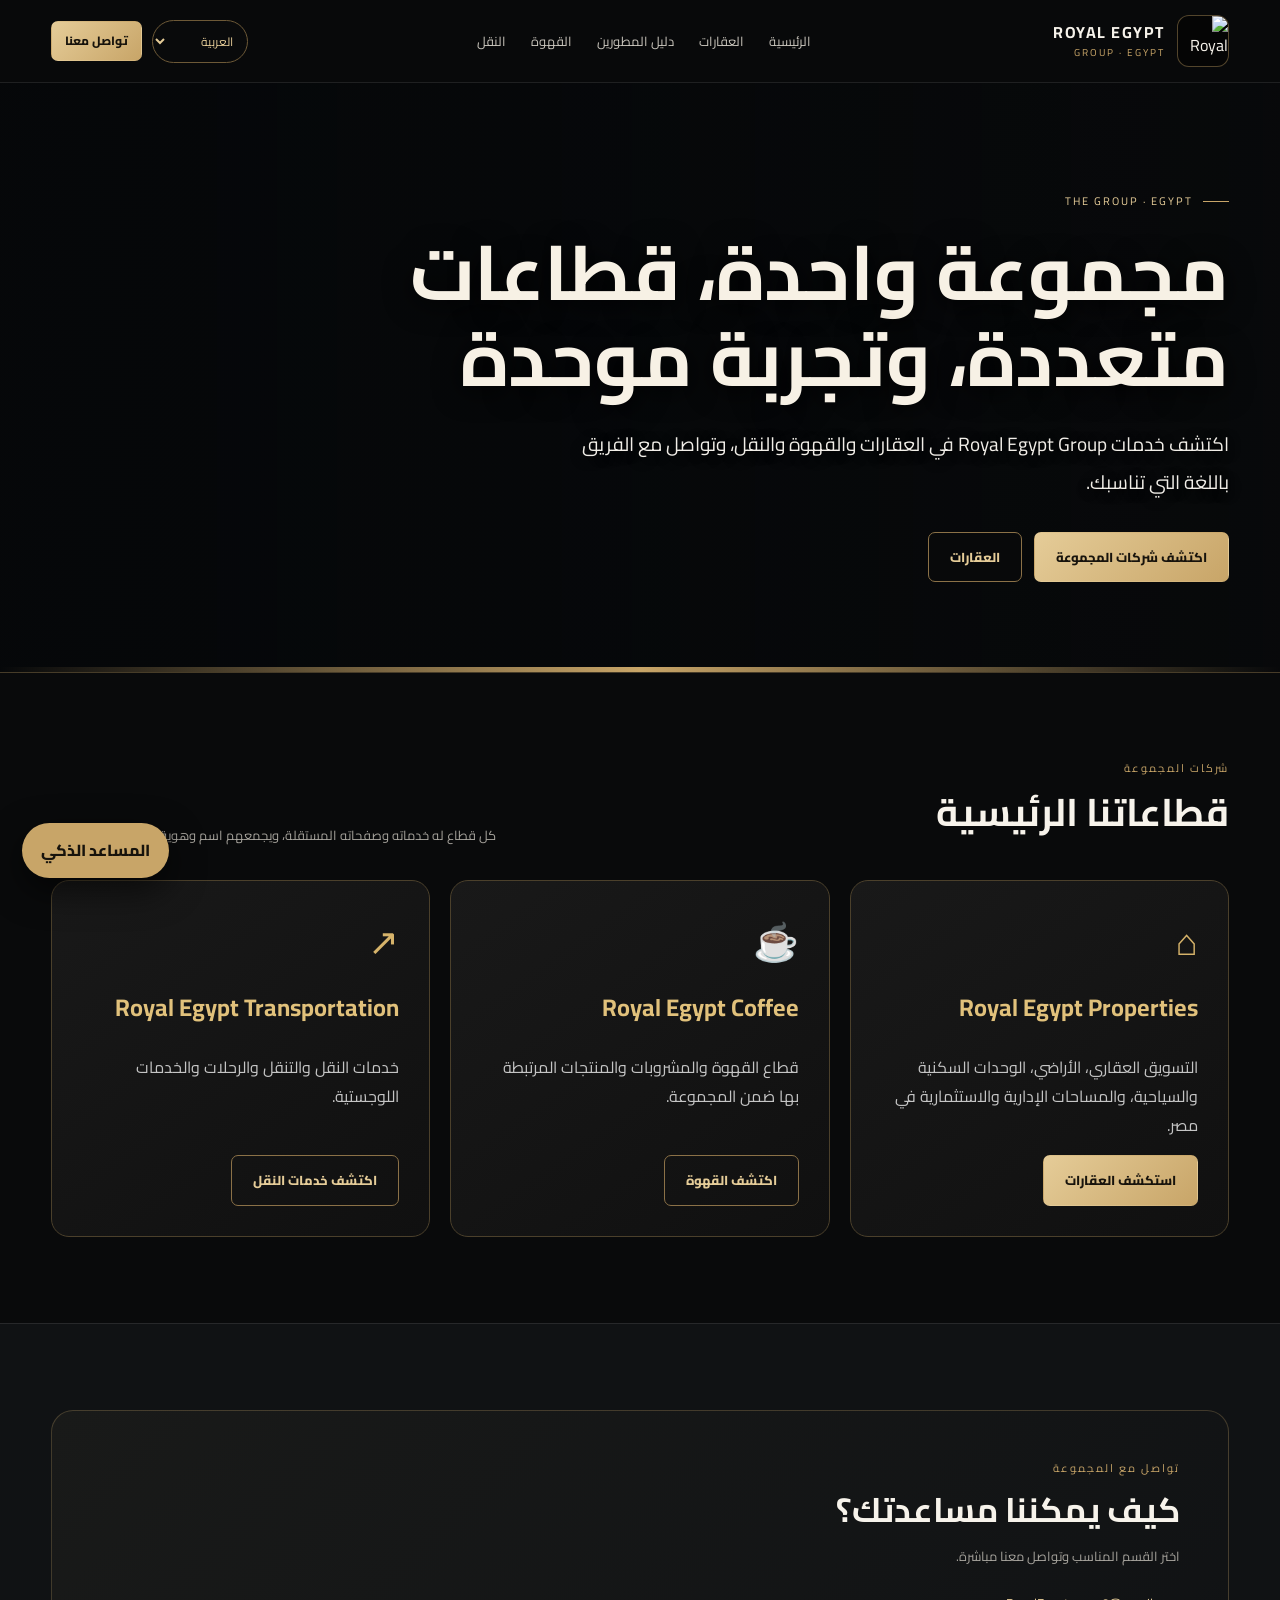
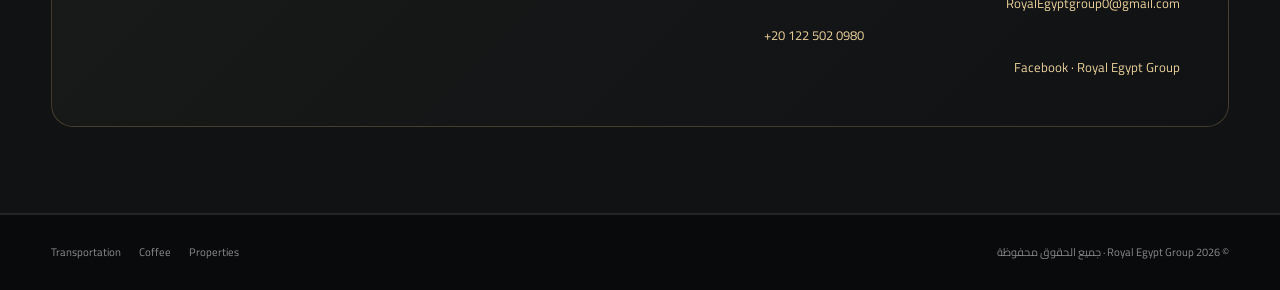
==== index.html @ fae9324f "Merge 72ca02d23bcbec76c633b691ad2e302946480404 into 49359b8c3b48197229670c4a810cd9889787161f" ====
<!doctype html>
<html lang="ar" dir="rtl">
<head>
<meta charset="utf-8"><meta name="viewport" content="width=device-width,initial-scale=1">
<meta name="theme-color" content="#090a0b">
<title>Royal Egypt Group | مجموعة رويال إيجيبت</title>
<meta name="description" content="Royal Egypt Group — Real estate, coffee and transportation services in Egypt.">
<link rel="canonical" href="https://royalegyptgroup.com/">
<meta property="og:type" content="website"><meta property="og:url" content="https://royalegyptgroup.com/">
<meta property="og:title" content="Royal Egypt Group"><meta property="og:description" content="One group. Multiple sectors. One connected experience.">
<meta property="og:image" content="https://images.unsplash.com/photo-1600585154340-be6161a56a0c?auto=format&fit=crop&w=1600&q=85">
<link rel="icon" href="/royal-logo.jpg" type="image/jpeg"><link rel="stylesheet" href="/assets/royal.css">
<style>
.group-hero{position:relative;isolation:isolate;min-height:590px;display:flex;align-items:center;padding:100px 0 90px;text-align:start;background:linear-gradient(90deg,rgba(5,7,9,.92) 0%,rgba(5,7,9,.76) 48%,rgba(5,7,9,.38) 100%),url('https://images.unsplash.com/photo-1600585154340-be6161a56a0c?auto=format&fit=crop&w=2000&q=88') center 54%/cover no-repeat;border-bottom:1px solid #c8a56855}
.group-hero:after{content:"";position:absolute;inset:auto 0 0;height:5px;background:linear-gradient(90deg,transparent,#c8a568,transparent);z-index:-1}
.group-hero .wrap{position:relative;z-index:1;max-width:1200px}
.group-hero .eyebrow{margin-bottom:18px}
.group-hero h1{font-size:clamp(2.7rem,6vw,5.1rem);line-height:1.12;max-width:850px;margin:0;color:#f7f1e5;text-shadow:0 4px 28px #000}
.group-hero p{max-width:680px;margin:24px 0 0;color:#f1eee8;font-size:clamp(1rem,2vw,1.2rem);line-height:2;text-shadow:0 2px 12px #000}
.group-hero .hero-actions{margin-top:30px}
.group-hero .btn-outline{background:#090a0bb8}
.division-grid{display:grid;grid-template-columns:repeat(3,minmax(0,1fr));gap:20px}
.division{padding:30px;border:1px solid #4b402b;border-radius:18px;background:linear-gradient(145deg,#191919,#101010);min-height:245px;display:flex;flex-direction:column}
.division .symbol{font-size:2.3rem;color:#d6b36a}
.division h2{color:#e1c17b;margin:15px 0 8px}
.division p{color:#c5c5c5;line-height:1.8;flex:1}
.division .btn{align-self:flex-start}
@media(max-width:760px){.division-grid{grid-template-columns:1fr}.group-hero{min-height:510px;padding:75px 0;background-position:58% center}.group-hero h1{font-size:clamp(2.3rem,11vw,3.5rem)}}
</style>
</head>
<body>
<header class="site-header"><div class="wrap nav">
<a class="brand" href="/" aria-label="Royal Egypt Group"><img src="/royal-logo.jpg" alt="Royal Egypt Group logo"><span class="brand-copy"><strong>ROYAL EGYPT</strong><small>GROUP · EGYPT</small></span></a>
<nav class="nav-links"><a href="/" data-site-i="home">الرئيسية</a><a href="/properties.html" data-site-i="properties">العقارات</a><a href="/developers.html" data-site-i="developers">دليل المطورين</a><a href="/coffee.html" data-site-i="coffee">القهوة</a><a href="/transportation.html" data-site-i="transport">النقل</a></nav>
<div class="nav-actions"><a class="btn btn-small" href="#contact" data-site-i="contact">تواصل معنا</a><button class="menu-btn" type="button" aria-label="Open menu" aria-expanded="false">☰</button></div>
</div></header>
<main>
<section class="group-hero"><div class="wrap">
<div class="eyebrow" data-site-i="heroEyebrow">THE GROUP · EGYPT</div>
<h1 data-site-i="heroTitle">مجموعة واحدة، قطاعات متعددة، وتجربة موحدة</h1>
<p data-site-i="heroText">اكتشف خدمات Royal Egypt Group في العقارات والقهوة والنقل، وتواصل مع الفريق باللغة التي تناسبك.</p>
<div class="hero-actions"><a class="btn" href="#divisions" data-site-i="heroButton">اكتشف شركات المجموعة</a><a class="btn btn-outline" href="/properties.html" data-site-i="properties">العقارات</a></div>
</div></section>
<section class="section" id="divisions"><div class="wrap"><div class="section-head"><div><div class="section-kicker" data-site-i="groupKicker">شركات المجموعة</div><h2 data-site-i="groupTitle">قطاعاتنا الرئيسية</h2></div><p data-site-i="groupText">كل قطاع له خدماته وصفحاته المستقلة، ويجمعهم اسم وهوية Royal Egypt Group.</p></div>
<div class="division-grid">
<article class="division"><div class="symbol">⌂</div><h2 data-site-i="propTitle">Royal Egypt Properties</h2><p data-site-i="propText">التسويق العقاري، الأراضي، الوحدات السكنية والسياحية، والمساحات الإدارية والاستثمارية في مصر.</p><a class="btn" href="/properties.html" data-site-i="propButton">استكشف العقارات</a></article>
<article class="division"><div class="symbol">☕</div><h2 data-site-i="coffeeTitle">Royal Egypt Coffee</h2><p data-site-i="coffeeText">قطاع القهوة والمشروبات والمنتجات المرتبطة بها ضمن المجموعة.</p><a class="btn btn-outline" href="/coffee.html" data-site-i="coffeeButton">اكتشف القهوة</a></article>
<article class="division"><div class="symbol">↗</div><h2 data-site-i="transportTitle">Royal Egypt Transportation</h2><p data-site-i="transportText">خدمات النقل والتنقل والرحلات والخدمات اللوجستية.</p><a class="btn btn-outline" href="/transportation.html" data-site-i="transportButton">اكتشف خدمات النقل</a></article>
</div></div></section>
<section class="section band" id="contact"><div class="wrap"><div class="contact-panel"><div><div class="section-kicker" data-site-i="contactKicker">تواصل مع المجموعة</div><h2 data-site-i="contactTitle">كيف يمكننا مساعدتك؟</h2><p data-site-i="contactText">اختر القسم المناسب وتواصل معنا مباشرة.</p><div class="contact-meta"><a href="mailto:RoyalEgyptgroup0@gmail.com">RoyalEgyptgroup0@gmail.com</a><a href="https://wa.me/201225020980" dir="ltr">+20 122 502 0980</a><a href="https://www.facebook.com/share/1GQFFVQSBw/" target="_blank" rel="noopener">Facebook · Royal Egypt Group</a></div></div></div></div></section>
</main>
<footer class="site-footer"><div class="wrap footer-row"><span>© <span id="year">2026</span> Royal Egypt Group · <span data-site-i="rights">جميع الحقوق محفوظة</span></span><div class="footer-links"><a href="/properties.html">Properties</a><a href="/coffee.html">Coffee</a><a href="/transportation.html">Transportation</a></div></div></footer>
<script src="/assets/site-enhancements.js" defer></script>
<script>const menuButton=document.querySelector(".menu-btn"),siteNav=document.querySelector(".nav-links");if(menuButton&&siteNav){menuButton.addEventListener("click",()=>{const open=siteNav.classList.toggle("open");menuButton.setAttribute("aria-expanded",String(open));});siteNav.querySelectorAll("a").forEach(link=>link.addEventListener("click",()=>{siteNav.classList.remove("open");menuButton.setAttribute("aria-expanded","false");}));}</script>
</body></html>
---- assets/royal.css ----
@import url('https://fonts.googleapis.com/css2?family=Cairo:wght@400;500;600;700;800&family=Manrope:wght@400;500;600;700;800&display=swap');
:root{--bg:#090a0b;--surface:#111315;--surface2:#171a1c;--gold:#c8a568;--gold2:#e5cc98;--ink:#f7f3eb;--muted:#a7a49d;--line:#ffffff18;--max:1200px;--radius:18px}*{box-sizing:border-box}html{scroll-behavior:smooth;scroll-padding-top:95px}body{margin:0;background:var(--bg);color:var(--ink);font-family:Manrope,Cairo,Arial,sans-serif;line-height:1.7}html[lang=ar] body{font-family:Cairo,Arial,sans-serif}a{color:inherit;text-decoration:none}button,input,select,textarea{font:inherit}.wrap{width:min(var(--max),92%);margin-inline:auto}.site-header{position:sticky;top:0;z-index:30;background:#090a0bea;backdrop-filter:blur(18px);border-bottom:1px solid var(--line)}.nav{height:82px;display:flex;align-items:center;justify-content:space-between;gap:22px}.brand{display:flex;align-items:center;gap:12px;min-width:190px}.brand img{width:52px;height:52px;object-fit:contain;background:#050505;border:1px solid #c8a56866;border-radius:12px}.brand-copy{display:grid;line-height:1.2}.brand-copy strong{font-size:16px;letter-spacing:1.5px}.brand-copy small{color:var(--gold);font-size:10px;letter-spacing:2px;margin-top:5px}.nav-links{display:flex;align-items:center;gap:25px;color:#c9c5bc;font-size:13px}.nav-links a:hover{color:var(--gold2)}.nav-actions{display:flex;align-items:center;gap:10px}.lang-btn,.menu-btn{border:1px solid #6d5937;color:var(--gold2);background:transparent;padding:8px 13px;border-radius:30px;cursor:pointer;font-size:12px}.menu-btn{display:none}.btn{display:inline-flex;align-items:center;justify-content:center;gap:9px;padding:13px 21px;border-radius:7px;background:linear-gradient(135deg,var(--gold2),var(--gold));color:#17130c;font-weight:800;font-size:13px;border:1px solid transparent;transition:.2s;cursor:pointer}.btn:hover{transform:translateY(-2px);filter:brightness(1.06)}.btn-outline{background:transparent;color:var(--gold2);border-color:#8b7147}.btn-small{padding:9px 13px;font-size:12px}.eyebrow{display:inline-flex;align-items:center;gap:10px;color:var(--gold2);font-size:11px;letter-spacing:2px;text-transform:uppercase}.eyebrow:before{content:"";width:26px;height:1px;background:var(--gold)}.hero{position:relative;overflow:hidden;padding:88px 0 84px;background:radial-gradient(ellipse at 78% 22%,#a17b3b25,transparent 37%),linear-gradient(125deg,#111315 0%,#090a0b 66%)}.hero-grid{display:grid;grid-template-columns:1.02fr .98fr;align-items:center;gap:60px}.hero h1{font-size:clamp(38px,5.2vw,68px);line-height:1.17;letter-spacing:-1.6px;margin:20px 0}.hero h1 em{font-style:normal;color:var(--gold2)}.hero-copy{max-width:650px;color:#bdb9b0;font-size:16px;line-height:2}.hero-actions{display:flex;gap:12px;flex-wrap:wrap;margin-top:30px}.hero-proof{display:flex;gap:25px;flex-wrap:wrap;margin-top:40px;padding-top:22px;border-top:1px solid var(--line);color:#b7b2a8;font-size:11px}.hero-proof strong{color:var(--gold2);display:block;font-size:17px}.hero-art{min-height:440px;position:relative;display:flex;align-items:center;justify-content:center}.art-frame{position:absolute;inset:0 5% 0 5%;border:1px solid #c8a56855;border-radius:48% 48% 18px 18px;background:radial-gradient(ellipse at 50% 25%,#c8a56835,transparent 48%),linear-gradient(160deg,#27231b,#101214 65%);overflow:hidden}.art-frame:before,.art-frame:after{content:"";position:absolute;border:1px solid #c8a56835;border-radius:50%;width:80%;aspect-ratio:1;left:10%;top:15%}.art-frame:after{width:62%;left:19%;top:25%}.hero-logo{position:relative;z-index:2;width:min(45%,210px);aspect-ratio:1;object-fit:contain;background:#050505;border:1px solid #c8a56899;border-radius:28px;box-shadow:0 25px 90px #000b}.art-caption{position:absolute;z-index:3;bottom:28px;left:0;right:0;text-align:center;color:var(--gold2);font-size:11px;letter-spacing:3px}.floating-note{position:absolute;z-index:4;top:18%;right:0;background:#111315eF;border:1px solid #c8a56866;border-radius:12px;padding:14px 17px;font-size:11px;color:#d4c9b4;box-shadow:0 18px 45px #0008}.floating-note b{display:block;color:var(--gold2);font-size:17px}.section{padding:86px 0}.section-head{display:flex;align-items:end;justify-content:space-between;gap:25px;margin-bottom:34px}.section-head h2{font-size:clamp(27px,3vw,39px);line-height:1.25;margin:10px 0}.section-head p{max-width:500px;color:var(--muted);font-size:13px;margin:0}.section-kicker{color:var(--gold);font-size:11px;letter-spacing:2px}.cards{display:grid;grid-template-columns:repeat(3,1fr);gap:18px}.feature-card,.property-card,.service-card{background:linear-gradient(145deg,#171a1c,#101214);border:1px solid var(--line);border-radius:var(--radius);overflow:hidden}.feature-card{padding:27px;min-height:210px}.feature-icon{width:42px;height:42px;border:1px solid #c8a56866;border-radius:12px;display:grid;place-items:center;color:var(--gold2);font-size:20px;margin-bottom:22px}.feature-card h3,.service-card h3{margin:0 0 9px;font-size:17px}.feature-card p,.service-card p{margin:0;color:var(--muted);font-size:13px}.band{background:#101214;border-block:1px solid var(--line)}.service-card{padding:25px}.service-card .num{font-size:11px;color:var(--gold);letter-spacing:2px;margin-bottom:25px}.contact-panel{display:grid;grid-template-columns:.8fr 1.2fr;gap:40px;background:linear-gradient(135deg,#191a19,#101214);border:1px solid #c8a56844;border-radius:22px;padding:clamp(22px,4vw,48px)}.contact-panel h2{font-size:34px;line-height:1.25;margin:12px 0}.contact-panel p{color:var(--muted);font-size:13px}.contact-meta{display:grid;gap:10px;margin-top:25px;color:var(--gold2);font-size:13px}.lead-form{display:grid;grid-template-columns:1fr 1fr;gap:13px}.field{display:grid;gap:6px}.field.full{grid-column:1/-1}.field label{font-size:11px;color:#c7c0b3}.field input,.field select,.field textarea,.search-control{width:100%;background:#090b0c;border:1px solid #ffffff24;border-radius:7px;color:var(--ink);padding:12px 13px;outline:none;font-size:13px}.field input:focus,.field select:focus,.field textarea:focus,.search-control:focus{border-color:var(--gold)}.field textarea{min-height:95px;resize:vertical}.field select option{background:#111}.form-note{font-size:10px;color:#8f8a80;grid-column:1/-1;margin:0}.lead-form .btn{grid-column:1/-1}.site-footer{padding:28px 0;border-top:1px solid var(--line);color:#888;font-size:11px}.footer-row{display:flex;justify-content:space-between;gap:20px;flex-wrap:wrap}.footer-links{display:flex;gap:18px;flex-wrap:wrap}.page-hero{padding:58px 0 42px;background:radial-gradient(ellipse at 78% 0%,#a17b3b22,transparent 42%),#0d0f10}.page-hero h1{font-size:clamp(34px,4.5vw,54px);margin:10px 0}.page-hero p{color:var(--muted);max-width:760px;font-size:14px}.filter-panel{display:grid;grid-template-columns:2fr 1fr 1fr auto;gap:11px;padding:18px;background:var(--surface);border:1px solid var(--line);border-radius:14px;margin-top:26px}.results-line{display:flex;align-items:center;justify-content:space-between;gap:15px;color:var(--muted);font-size:12px;margin:30px 0 17px}.property-grid{display:grid;grid-template-columns:repeat(3,1fr);gap:18px}.property-card{display:flex;flex-direction:column}.property-visual{height:190px;position:relative;display:flex;align-items:end;padding:17px;background:linear-gradient(0deg,#08090be8,transparent 65%),radial-gradient(ellipse at 70% 25%,#b8955b70,transparent 36%),linear-gradient(135deg,#34332d,#141719)}.property-visual.land{background:linear-gradient(0deg,#08090be8,transparent 65%),radial-gradient(ellipse at 70% 25%,#8b9a6c80,transparent 38%),linear-gradient(135deg,#303a31,#141719)}.property-visual.villa{background:linear-gradient(0deg,#08090be8,transparent 65%),radial-gradient(ellipse at 70% 25%,#7c9ba880,transparent 38%),linear-gradient(135deg,#283d46,#141719)}.property-visual.office{background:linear-gradient(0deg,#08090be8,transparent 65%),radial-gradient(ellipse at 70% 25%,#a18b6a80,transparent 38%),linear-gradient(135deg,#39332b,#141719)}.property-visual span{font-size:11px;color:var(--gold2);border:1px solid #c8a56877;background:#090a0bb8;border-radius:30px;padding:5px 10px}.property-body{padding:20px;display:flex;flex-direction:column;flex:1}.property-body h2{font-size:18px;line-height:1.4;margin:9px 0}.property-location{color:var(--muted);font-size:11px}.property-facts{display:flex;gap:7px;flex-wrap:wrap;margin:14px 0}.property-facts span{background:#ffffff0b;border:1px solid #ffffff0d;padding:5px 8px;border-radius:5px;font-size:10px;color:#ddd}.property-desc{color:var(--muted);font-size:12px;flex:1}.property-actions{display:flex;gap:8px;flex-wrap:wrap;margin-top:17px}.disclaimer{color:#8e897f;font-size:10px;margin:25px 0 65px}.assistant-launch{position:fixed;bottom:22px;right:22px;z-index:40;border:0;border-radius:50px;background:var(--gold);color:#17130c;padding:14px 19px;font-weight:800;box-shadow:0 12px 35px #0009;cursor:pointer}.assistant-panel{position:fixed;z-index:50;bottom:85px;right:22px;width:min(380px,calc(100vw - 28px));background:#111416;border:1px solid #c8a56877;border-radius:17px;box-shadow:0 25px 80px #000c;display:none;overflow:hidden}.assistant-panel.open{display:flex;flex-direction:column}.assistant-head{padding:15px;background:#1b1c1a;display:flex;justify-content:space-between;align-items:center;color:var(--gold2);font-weight:700;font-size:13px}.assistant-head button{background:none;border:0;color:#ddd;font-size:20px;cursor:pointer}.assistant-messages{padding:14px;height:300px;overflow:auto;display:flex;flex-direction:column;gap:9px}.assistant-msg{max-width:94%;white-space:pre-wrap;padding:10px 12px;border-radius:11px;background:#202426;color:#e6e1d7;font-size:11px;line-height:1.7}.assistant-msg.user{align-self:flex-end;background:#55462e;color:#fff}.assistant-form{display:flex;gap:7px;padding:11px;border-top:1px solid var(--line)}.assistant-form input{min-width:0;flex:1;background:#080a0b;border:1px solid var(--line);border-radius:7px;color:#fff;padding:10px;font-size:12px}.assistant-form button{border:0;border-radius:7px;background:var(--gold);padding:0 14px;cursor:pointer}.empty-state{grid-column:1/-1;text-align:center;padding:45px;border:1px dashed #ffffff2b;border-radius:14px;color:var(--muted)}.mobile-only{display:none}@media(max-width:900px){.hero-grid{gap:25px}.hero-art{min-height:350px}.cards,.property-grid{grid-template-columns:repeat(2,1fr)}.nav-links{gap:14px}.filter-panel{grid-template-columns:1fr 1fr}.contact-panel{grid-template-columns:1fr}}@media(max-width:650px){.nav{height:70px}.brand{min-width:0}.brand img{width:43px;height:43px}.brand-copy strong{font-size:13px}.brand-copy small{font-size:8px}.menu-btn{display:inline-flex}.nav-links{display:none;position:absolute;top:70px;left:4%;right:4%;padding:18px;background:#101315;border:1px solid var(--line);border-radius:12px;flex-direction:column;align-items:stretch}.nav-links.open{display:flex}.nav-actions .btn{display:none}.hero{padding:55px 0}.hero-grid{grid-template-columns:1fr}.hero h1{font-size:42px}.hero-art{min-height:270px;max-width:430px;width:100%;margin:0 auto}.hero-proof{gap:18px}.section{padding:62px 0}.section-head{display:block}.cards,.property-grid{grid-template-columns:1fr}.filter-panel{grid-template-columns:1fr}.lead-form{grid-template-columns:1fr}.field.full,.form-note,.lead-form .btn{grid-column:auto}.contact-panel h2{font-size:29px}.assistant-launch{right:14px;bottom:14px}.assistant-panel{right:14px;bottom:76px}.footer-row{display:grid}.page-hero{padding:42px 0 30px}}@media(prefers-reduced-motion:reduce){*,*:before,*:after{scroll-behavior:auto!important;transition:none!important}}
/* Shared language picker and assistant */
#siteLanguage{max-width:125px;min-width:96px;color:var(--gold2);background:#090a0b;border:1px solid #6d5937;padding:8px 10px;border-radius:30px;font-size:12px}
#siteLanguage option{background:#111;color:#f7f3eb}
.assistant-launch{max-width:min(230px,calc(100vw - 28px));}
.assistant-panel{max-height:min(560px,calc(100vh - 110px));}
.assistant-messages{min-height:180px;}
.assistant-form input{direction:auto;}
html[dir="ltr"] .assistant-launch{right:22px;left:auto}
html[dir="rtl"] .assistant-launch{left:22px;right:auto}
html[dir="ltr"] .assistant-panel{right:22px;left:auto}
html[dir="rtl"] .assistant-panel{left:22px;right:auto}
@media(max-width:650px){
#siteLanguage{min-width:88px;padding:7px 8px;font-size:11px}
html[dir="ltr"] .assistant-launch{right:14px;left:auto}
html[dir="rtl"] .assistant-launch{left:14px;right:auto}
html[dir="ltr"] .assistant-panel{right:14px;left:auto}
html[dir="rtl"] .assistant-panel{left:14px;right:auto}
}
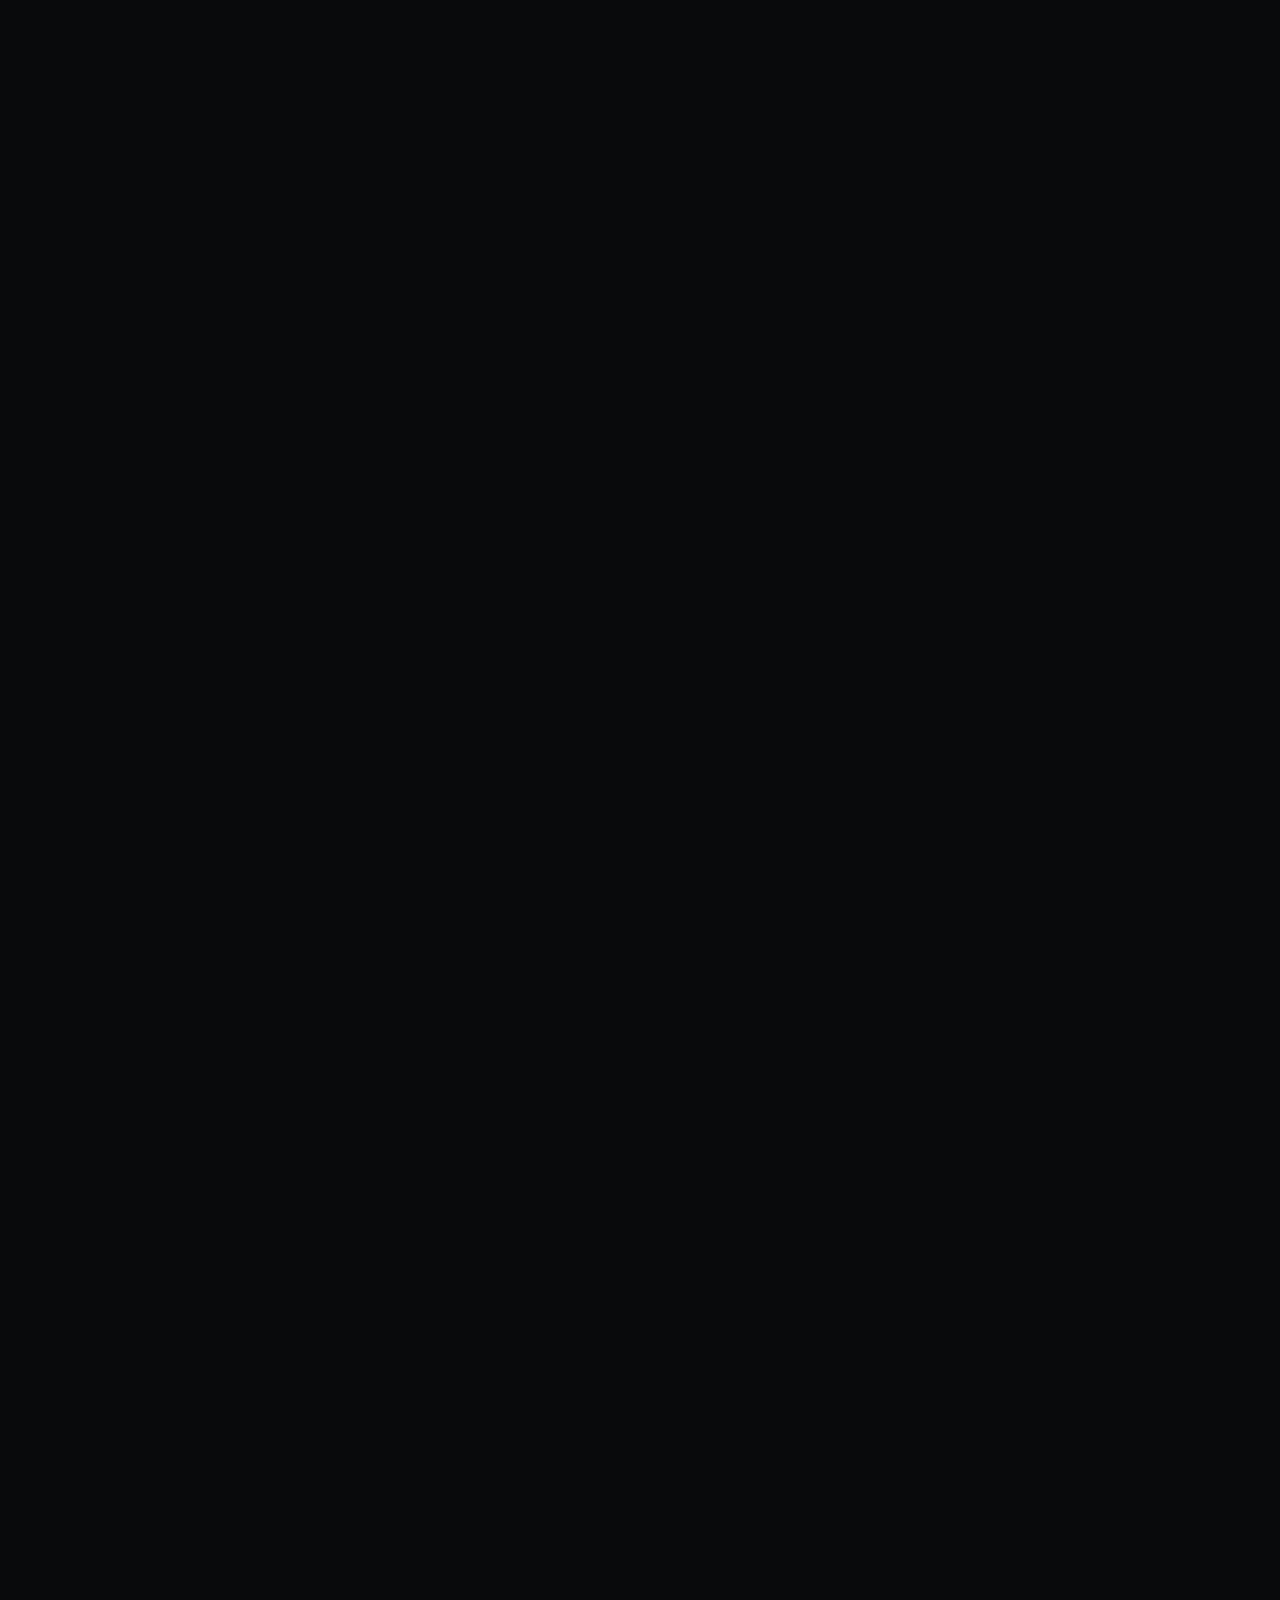
==== commit 83054672: "Merge d0644b898954f4aa3d3c96a4848975ede2aa4af2 into 6deb65a4c37e9fcc10734e7ba13434ebafbbcd9d" ====
--- a/index.html
+++ b/index.html
@@ -1,55 +1,42 @@
 <!doctype html>
 <html lang="ar" dir="rtl">
 <head>
-<meta charset="utf-8"><meta name="viewport" content="width=device-width,initial-scale=1">
+<meta name="google-site-verification" content="Xt-syCjVs8akROnzLH5kdMRfoiI6xeKZ_DUYiWwcZCg" />
 <meta name="theme-color" content="#090a0b">
 <title>Royal Egypt Group | مجموعة رويال إيجيبت</title>
-<meta name="description" content="Royal Egypt Group — Real estate, coffee and transportation services in Egypt.">
-<link rel="canonical" href="https://royalegyptgroup.com/">
-<meta property="og:type" content="website"><meta property="og:url" content="https://royalegyptgroup.com/">
-<meta property="og:title" content="Royal Egypt Group"><meta property="og:description" content="One group. Multiple sectors. One connected experience.">
-<meta property="og:image" content="https://images.unsplash.com/photo-1600585154340-be6161a56a0c?auto=format&fit=crop&w=1600&q=85">
-<link rel="icon" href="/royal-logo.jpg" type="image/jpeg"><link rel="stylesheet" href="/assets/royal.css">
+<meta name="description" content="Royal Egypt Group — مجموعة خدمات تضم العقارات والقهوة والنقل في مصر.">
+<link rel="canonical" href="https://royalegyptgroup.pages.dev/">
+<meta property="og:url" content="https://royalegyptgroup.pages.dev/">
+<link rel="icon" href="/royal-logo.jpg" type="image/jpeg">
+<meta property="og:title" content="Royal Egypt Group"><meta property="og:description" content="One group. Multiple services. One trusted experience."><meta property="og:image" content="https://royalegyptgroup.pages.dev/royal-logo.jpg">
+<link rel="stylesheet" href="/assets/royal.css">
 <style>
-.group-hero{position:relative;isolation:isolate;min-height:590px;display:flex;align-items:center;padding:100px 0 90px;text-align:start;background:linear-gradient(90deg,rgba(5,7,9,.92) 0%,rgba(5,7,9,.76) 48%,rgba(5,7,9,.38) 100%),url('https://images.unsplash.com/photo-1600585154340-be6161a56a0c?auto=format&fit=crop&w=2000&q=88') center 54%/cover no-repeat;border-bottom:1px solid #c8a56855}
-.group-hero:after{content:"";position:absolute;inset:auto 0 0;height:5px;background:linear-gradient(90deg,transparent,#c8a568,transparent);z-index:-1}
-.group-hero .wrap{position:relative;z-index:1;max-width:1200px}
-.group-hero .eyebrow{margin-bottom:18px}
-.group-hero h1{font-size:clamp(2.7rem,6vw,5.1rem);line-height:1.12;max-width:850px;margin:0;color:#f7f1e5;text-shadow:0 4px 28px #000}
-.group-hero p{max-width:680px;margin:24px 0 0;color:#f1eee8;font-size:clamp(1rem,2vw,1.2rem);line-height:2;text-shadow:0 2px 12px #000}
-.group-hero .hero-actions{margin-top:30px}
-.group-hero .btn-outline{background:#090a0bb8}
-.division-grid{display:grid;grid-template-columns:repeat(3,minmax(0,1fr));gap:20px}
-.division{padding:30px;border:1px solid #4b402b;border-radius:18px;background:linear-gradient(145deg,#191919,#101010);min-height:245px;display:flex;flex-direction:column}
-.division .symbol{font-size:2.3rem;color:#d6b36a}
-.division h2{color:#e1c17b;margin:15px 0 8px}
-.division p{color:#c5c5c5;line-height:1.8;flex:1}
-.division .btn{align-self:flex-start}
-@media(max-width:760px){.division-grid{grid-template-columns:1fr}.group-hero{min-height:510px;padding:75px 0;background-position:58% center}.group-hero h1{font-size:clamp(2.3rem,11vw,3.5rem)}}
+.group-hero{padding:76px 0 64px;background:radial-gradient(ellipse at 50% 0%,#55401b 0%,#17130d 34%,#090a0b 76%);text-align:center}.group-hero .logo{width:116px;height:116px;object-fit:contain;border-radius:18px;margin:0 auto 22px}.group-hero h1{font-size:clamp(2.3rem,6vw,4.6rem);letter-spacing:.04em;margin:0;color:#e3c27b}.group-hero p{max-width:700px;margin:18px auto 0;color:#ddd;line-height:1.9}.division-grid{display:grid;grid-template-columns:repeat(3,minmax(0,1fr));gap:20px}.division{padding:30px;border:1px solid #4b402b;border-radius:18px;background:linear-gradient(145deg,#191919,#101010);min-height:245px;display:flex;flex-direction:column}.division .symbol{font-size:2.3rem;color:#d6b36a}.division h2{color:#e1c17b;margin:15px 0 8px}.division p{color:#c5c5c5;line-height:1.8;flex:1}.division .btn{align-self:flex-start}@media(max-width:760px){.division-grid{grid-template-columns:1fr}.group-hero{padding:52px 0}}
 </style>
+<!-- Cloudflare Web Analytics -->
+<script type='module' src='https://static.cloudflareinsights.com/beacon.min.js' data-cf-beacon='{"token": "1a7fde740f104fd38d3b68bcf31b417a"}'></script>
+<!-- End Cloudflare Web Analytics -->
 </head>
 <body>
 <header class="site-header"><div class="wrap nav">
-<a class="brand" href="/" aria-label="Royal Egypt Group"><img src="/royal-logo.jpg" alt="Royal Egypt Group logo"><span class="brand-copy"><strong>ROYAL EGYPT</strong><small>GROUP · EGYPT</small></span></a>
-<nav class="nav-links"><a href="/" data-site-i="home">الرئيسية</a><a href="/properties.html" data-site-i="properties">العقارات</a><a href="/developers.html" data-site-i="developers">دليل المطورين</a><a href="/coffee.html" data-site-i="coffee">القهوة</a><a href="/transportation.html" data-site-i="transport">النقل</a></nav>
-<div class="nav-actions"><a class="btn btn-small" href="#contact" data-site-i="contact">تواصل معنا</a><button class="menu-btn" type="button" aria-label="Open menu" aria-expanded="false">☰</button></div>
+<a class="brand" href="/" aria-label="Royal Egypt Group"><img src="/royal-logo.jpg" alt="Royal Egypt Group logo"><span class="brand-copy"><strong>ROYAL EGYPT</strong><small>مجموعة رويال إيجيبت</small></span></a>
+<nav class="nav-links"><a href="/" >الرئيسية</a><a href="/properties">العقارات</a><a href="/developers">دليل المطورين</a><a href="/coffee">القهوة</a><a href="/transportation">النقل</a></nav>
+<div class="nav-actions"><a class="btn btn-small" href="#contact">تواصل معنا</a><button class="menu-btn" type="button" aria-label="فتح القائمة" aria-expanded="false">☰</button></div>
 </div></header>
 <main>
-<section class="group-hero"><div class="wrap">
-<div class="eyebrow" data-site-i="heroEyebrow">THE GROUP · EGYPT</div>
-<h1 data-site-i="heroTitle">مجموعة واحدة، قطاعات متعددة، وتجربة موحدة</h1>
-<p data-site-i="heroText">اكتشف خدمات Royal Egypt Group في العقارات والقهوة والنقل، وتواصل مع الفريق باللغة التي تناسبك.</p>
-<div class="hero-actions"><a class="btn" href="#divisions" data-site-i="heroButton">اكتشف شركات المجموعة</a><a class="btn btn-outline" href="/properties.html" data-site-i="properties">العقارات</a></div>
-</div></section>
-<section class="section" id="divisions"><div class="wrap"><div class="section-head"><div><div class="section-kicker" data-site-i="groupKicker">شركات المجموعة</div><h2 data-site-i="groupTitle">قطاعاتنا الرئيسية</h2></div><p data-site-i="groupText">كل قطاع له خدماته وصفحاته المستقلة، ويجمعهم اسم وهوية Royal Egypt Group.</p></div>
+<section class="group-hero"><div class="wrap"><img class="logo" src="/royal-logo.jpg" alt="Royal Egypt Group"><div class="eyebrow">THE GROUP · EGYPT</div><h1>ROYAL EGYPT GROUP</h1><p>مجموعة واحدة، قطاعات متعددة، وتجربة موحدة. اكتشف خدماتنا واختر القسم المناسب لاحتياجاتك.</p><div class="hero-actions" style="justify-content:center;margin-top:26px"><a class="btn" href="#divisions">اكتشف شركات المجموعة</a></div></div></section>
+<section class="section" id="divisions"><div class="wrap"><div class="section-head"><div><div class="section-kicker">شركات المجموعة</div><h2>قطاعاتنا الرئيسية</h2></div><p>كل قطاع له خدماته وصفحاته المستقلة، ويجمعهم اسم وهوية Royal Egypt Group.</p></div>
 <div class="division-grid">
-<article class="division"><div class="symbol">⌂</div><h2 data-site-i="propTitle">Royal Egypt Properties</h2><p data-site-i="propText">التسويق العقاري، الأراضي، الوحدات السكنية والسياحية، والمساحات الإدارية والاستثمارية في مصر.</p><a class="btn" href="/properties.html" data-site-i="propButton">استكشف العقارات</a></article>
-<article class="division"><div class="symbol">☕</div><h2 data-site-i="coffeeTitle">Royal Egypt Coffee</h2><p data-site-i="coffeeText">قطاع القهوة والمشروبات والمنتجات المرتبطة بها ضمن المجموعة.</p><a class="btn btn-outline" href="/coffee.html" data-site-i="coffeeButton">اكتشف القهوة</a></article>
-<article class="division"><div class="symbol">↗</div><h2 data-site-i="transportTitle">Royal Egypt Transportation</h2><p data-site-i="transportText">خدمات النقل والتنقل والرحلات والخدمات اللوجستية.</p><a class="btn btn-outline" href="/transportation.html" data-site-i="transportButton">اكتشف خدمات النقل</a></article>
+<article class="division"><div class="symbol">⌂</div><h2>Royal Egypt Properties</h2><p>التسويق العقاري، الأراضي، الوحدات السكنية والسياحية، والمساحات الإدارية والاستثمارية في مصر.</p><a class="btn" href="/properties">استكشف العقارات</a></article>
+<article class="division"><div class="symbol">☕</div><h2>Royal Egypt Coffee</h2><p>قطاع القهوة والمشروبات والمنتجات المرتبطة بها. صفحة تعريفية أولية قابلة للتوسع إلى قائمة منتجات وطلبات.</p><a class="btn btn-outline" href="/coffee">اكتشف القهوة</a></article>
+<article class="division"><div class="symbol">↗</div><h2>Royal Egypt Transportation</h2><p>خدمات النقل والتنقل والرحلات والخدمات اللوجستية، مع إمكانية تطوير نظام طلب وحجز.</p><a class="btn btn-outline" href="/transportation">اكتشف خدمات النقل</a></article>
 </div></div></section>
-<section class="section band" id="contact"><div class="wrap"><div class="contact-panel"><div><div class="section-kicker" data-site-i="contactKicker">تواصل مع المجموعة</div><h2 data-site-i="contactTitle">كيف يمكننا مساعدتك؟</h2><p data-site-i="contactText">اختر القسم المناسب وتواصل معنا مباشرة.</p><div class="contact-meta"><a href="mailto:RoyalEgyptgroup0@gmail.com">RoyalEgyptgroup0@gmail.com</a><a href="https://wa.me/201225020980" dir="ltr">+20 122 502 0980</a><a href="https://www.facebook.com/share/1GQFFVQSBw/" target="_blank" rel="noopener">Facebook · Royal Egypt Group</a></div></div></div></div></section>
+<section class="section band" id="contact"><div class="wrap"><div class="contact-panel"><div><div class="section-kicker" data-contact-i18n="kicker">تواصل مع المجموعة</div><h2 data-contact-i18n="heading">كيف يمكننا مساعدتك؟</h2><p data-contact-i18n="intro">أرسل طلبك وسيتواصل معك فريق Royal Egypt Group بعد مراجعته.</p><div class="contact-meta"><a href="mailto:RoyalEgyptgroup0@gmail.com">RoyalEgyptgroup0@gmail.com</a><a href="https://wa.me/201225020980" dir="ltr">+20 122 502 0980</a><a href="https://www.facebook.com/share/1GQFFVQSBw/" target="_blank" rel="noopener noreferrer">Facebook · Royal Egypt Group</a></div><p class="form-note" data-contact-i18n="privacy">لن يتم نشر أي إعلان أو إرسال رسائل تسويقية تلقائيًا. نستخدم بياناتك للرد على طلبك فقط.</p></div><form id="groupContactForm" class="lead-form" autocomplete="on"><div class="field"><label for="contactLanguage" data-contact-i18n="languageLabel">لغة التواصل</label><select id="contactLanguage" name="language"><option value="ar">العربية</option><option value="en">English</option><option value="ru">Русский</option></select></div><div class="field"><label for="contactRequestType" data-contact-i18n="typeLabel">نوع الطلب *</label><select id="contactRequestType" name="request_type" required><option value="customer" data-contact-i18n="typeCustomer">استفسار عام</option><option value="opportunity" data-contact-i18n="typeOpportunity">أبحث عن عقار</option><option value="listing" data-contact-i18n="typeListing">أرغب في عرض عقار</option></select></div><div class="field"><label for="contactName" data-contact-i18n="nameLabel">الاسم *</label><input id="contactName" name="name" required maxlength="100" autocomplete="name"></div><div class="field"><label for="contactPhone" data-contact-i18n="phoneLabel">الهاتف / واتساب *</label><input id="contactPhone" name="phone" required maxlength="24" inputmode="tel" autocomplete="tel"></div><div class="field full"><label for="contactEmail" data-contact-i18n="emailLabel">البريد الإلكتروني (اختياري)</label><input id="contactEmail" name="email" type="email" maxlength="160" autocomplete="email"></div><div class="field full"><label for="contactLocation" data-contact-i18n="locationLabel">المنطقة أو المدينة (اختياري)</label><input id="contactLocation" name="location" maxlength="180"></div><div class="field full"><label for="contactDetails" data-contact-i18n="detailsLabel">تفاصيل الطلب *</label><textarea id="contactDetails" name="details" required maxlength="3000"></textarea></div><div class="field full" aria-hidden="true" style="position:absolute;left:-10000px;width:1px;height:1px;overflow:hidden"><label for="contactWebsite">Website</label><input id="contactWebsite" name="website" tabindex="-1" autocomplete="off"></div><label class="form-note"><input type="checkbox" name="consent" value="yes" required> <span data-contact-i18n="consent">أوافق على استخدام بياناتي للرد على هذا الطلب والتواصل معي بشأنه.</span></label><p class="form-note" id="groupContactStatus" role="status" aria-live="polite"></p><button class="btn" type="submit" data-contact-i18n="submit">إرسال الطلب</button></form></div></div></section>
 </main>
-<footer class="site-footer"><div class="wrap footer-row"><span>© <span id="year">2026</span> Royal Egypt Group · <span data-site-i="rights">جميع الحقوق محفوظة</span></span><div class="footer-links"><a href="/properties.html">Properties</a><a href="/coffee.html">Coffee</a><a href="/transportation.html">Transportation</a></div></div></footer>
-<script src="/assets/site-enhancements.js" defer></script>
+<footer class="site-footer"><div class="wrap footer-row"><span>© <span id="year">2026</span> Royal Egypt Group · جميع الحقوق محفوظة</span><div class="footer-links"><a href="/properties">Properties</a><a href="/coffee">Coffee</a><a href="/transportation">Transportation</a></div></div></footer>
+<script>document.getElementById('year').textContent=new Date().getFullYear()</script>
 <script>const menuButton=document.querySelector(".menu-btn"),siteNav=document.querySelector(".nav-links");if(menuButton&&siteNav){menuButton.addEventListener("click",()=>{const open=siteNav.classList.toggle("open");menuButton.setAttribute("aria-expanded",String(open));});siteNav.querySelectorAll("a").forEach(link=>link.addEventListener("click",()=>{siteNav.classList.remove("open");menuButton.setAttribute("aria-expanded","false");}));}</script>
-</body></html>+<script>
+(()=>{const form=document.getElementById("groupContactForm");if(!form)return;const status=document.getElementById("groupContactStatus");const lang=document.getElementById("contactLanguage");const translations={ar:{kicker:"تواصل مع المجموعة",heading:"كيف يمكننا مساعدتك؟",intro:"أرسل طلبك وسيتواصل معك فريق Royal Egypt Group بعد مراجعته.",privacy:"لن يتم نشر أي إعلان أو إرسال رسائل تسويقية تلقائيًا. نستخدم بياناتك للرد على طلبك فقط.",languageLabel:"لغة التواصل",typeLabel:"نوع الطلب *",typeCustomer:"استفسار عام",typeOpportunity:"أبحث عن عقار",typeListing:"أرغب في عرض عقار",nameLabel:"الاسم *",phoneLabel:"الهاتف / واتساب *",emailLabel:"البريد الإلكتروني (اختياري)",locationLabel:"المنطقة أو المدينة (اختياري)",detailsLabel:"تفاصيل الطلب *",consent:"أوافق على استخدام بياناتي للرد على هذا الطلب والتواصل معي بشأنه.",submit:"إرسال الطلب",sending:"جارٍ إرسال الطلب...",success:"تم استلام طلبك بنجاح. رقم المتابعة: ",failure:"تعذر إرسال الطلب حاليًا. حاول مرة أخرى أو تواصل معنا عبر الهاتف."},en:{kicker:"CONTACT THE GROUP",heading:"How can we help you?",intro:"Send your request and the Royal Egypt Group team will review it and get back to you.",privacy:"Your details are used only to respond to this request. No listing is published and no marketing messages are sent automatically.",languageLabel:"Contact language",typeLabel:"Request type *",typeCustomer:"General enquiry",typeOpportunity:"I'm looking for a property",typeListing:"I want to list a property",nameLabel:"Name *",phoneLabel:"Phone / WhatsApp *",emailLabel:"Email (optional)",locationLabel:"Area or city (optional)",detailsLabel:"Request details *",consent:"I agree to have my details used to respond to this request and contact me about it.",submit:"Send request",sending:"Sending your request...",success:"Your request was received. Reference: ",failure:"We couldn't send your request. Please try again or contact us by phone."},ru:{kicker:"СВЯЗАТЬСЯ С ГРУППОЙ",heading:"Чем мы можем вам помочь?",intro:"Отправьте запрос. Команда Royal Egypt Group рассмотрит его и свяжется с вами.",privacy:"Ваши данные используются только для ответа на запрос. Объявления не публикуются, рекламные сообщения автоматически не отправляются.",languageLabel:"Язык общения",typeLabel:"Тип запроса *",typeCustomer:"Общий вопрос",typeOpportunity:"Ищу недвижимость",typeListing:"Хочу разместить объект",nameLabel:"Имя *",phoneLabel:"Телефон / WhatsApp *",emailLabel:"Электронная почта (необязательно)",locationLabel:"Район или город (необязательно)",detailsLabel:"Подробности запроса *",consent:"Я согласен(на) использовать мои данные для ответа на запрос и связи со мной по этому вопросу.",submit:"Отправить запрос",sending:"Отправка запроса...",success:"Запрос получен. Номер: ",failure:"Не удалось отправить запрос. Попробуйте позже или свяжитесь с нами по телефону."}};function applyLanguage(){const value=lang.value;document.querySelectorAll("[data-contact-i18n]").forEach(el=>{const key=el.dataset.contactI18n;if(translations[value][key])el.textContent=translations[value][key]});}lang.addEventListener("change",applyLanguage);let startedAt=Date.now();form.addEventListener("submit",async e=>{e.preventDefault();if(!form.reportValidity())return;const fd=new FormData(form);const payload={name:String(fd.get("name")||"").trim(),phone:String(fd.get("phone")||"").trim(),email:String(fd.get("email")||"").trim(),request_type:String(fd.get("request_type")||""),location:String(fd.get("location")||"").trim(),details:String(fd.get("details")||"").trim(),language:String(fd.get("language")||"ar"),consent:fd.get("consent")==="yes",website:String(fd.get("website")||""),elapsed_ms:Date.now()-startedAt};status.textContent=translations[lang.value].sending;const submit=form.querySelector('button[type="submit"]');submit.disabled=true;try{const response=await fetch("/api/intake",{method:"POST",headers:{"content-type":"application/json"},body:JSON.stringify(payload)});const result=await response.json().catch(()=>({}));if(!response.ok)throw new Error(result.error||"request_failed");form.reset();lang.value=payload.language;applyLanguage();status.textContent=translations[lang.value].success+(result.reference||"");startedAt=Date.now();}catch(error){status.textContent=error.message==="intake_not_configured"?"قناة الاستقبال التجريبية لم تُضبط بعد. تواصل معنا عبر الهاتف.":translations[lang.value].failure;}finally{submit.disabled=false;}});applyLanguage();})();
+</script>
+</body></html>
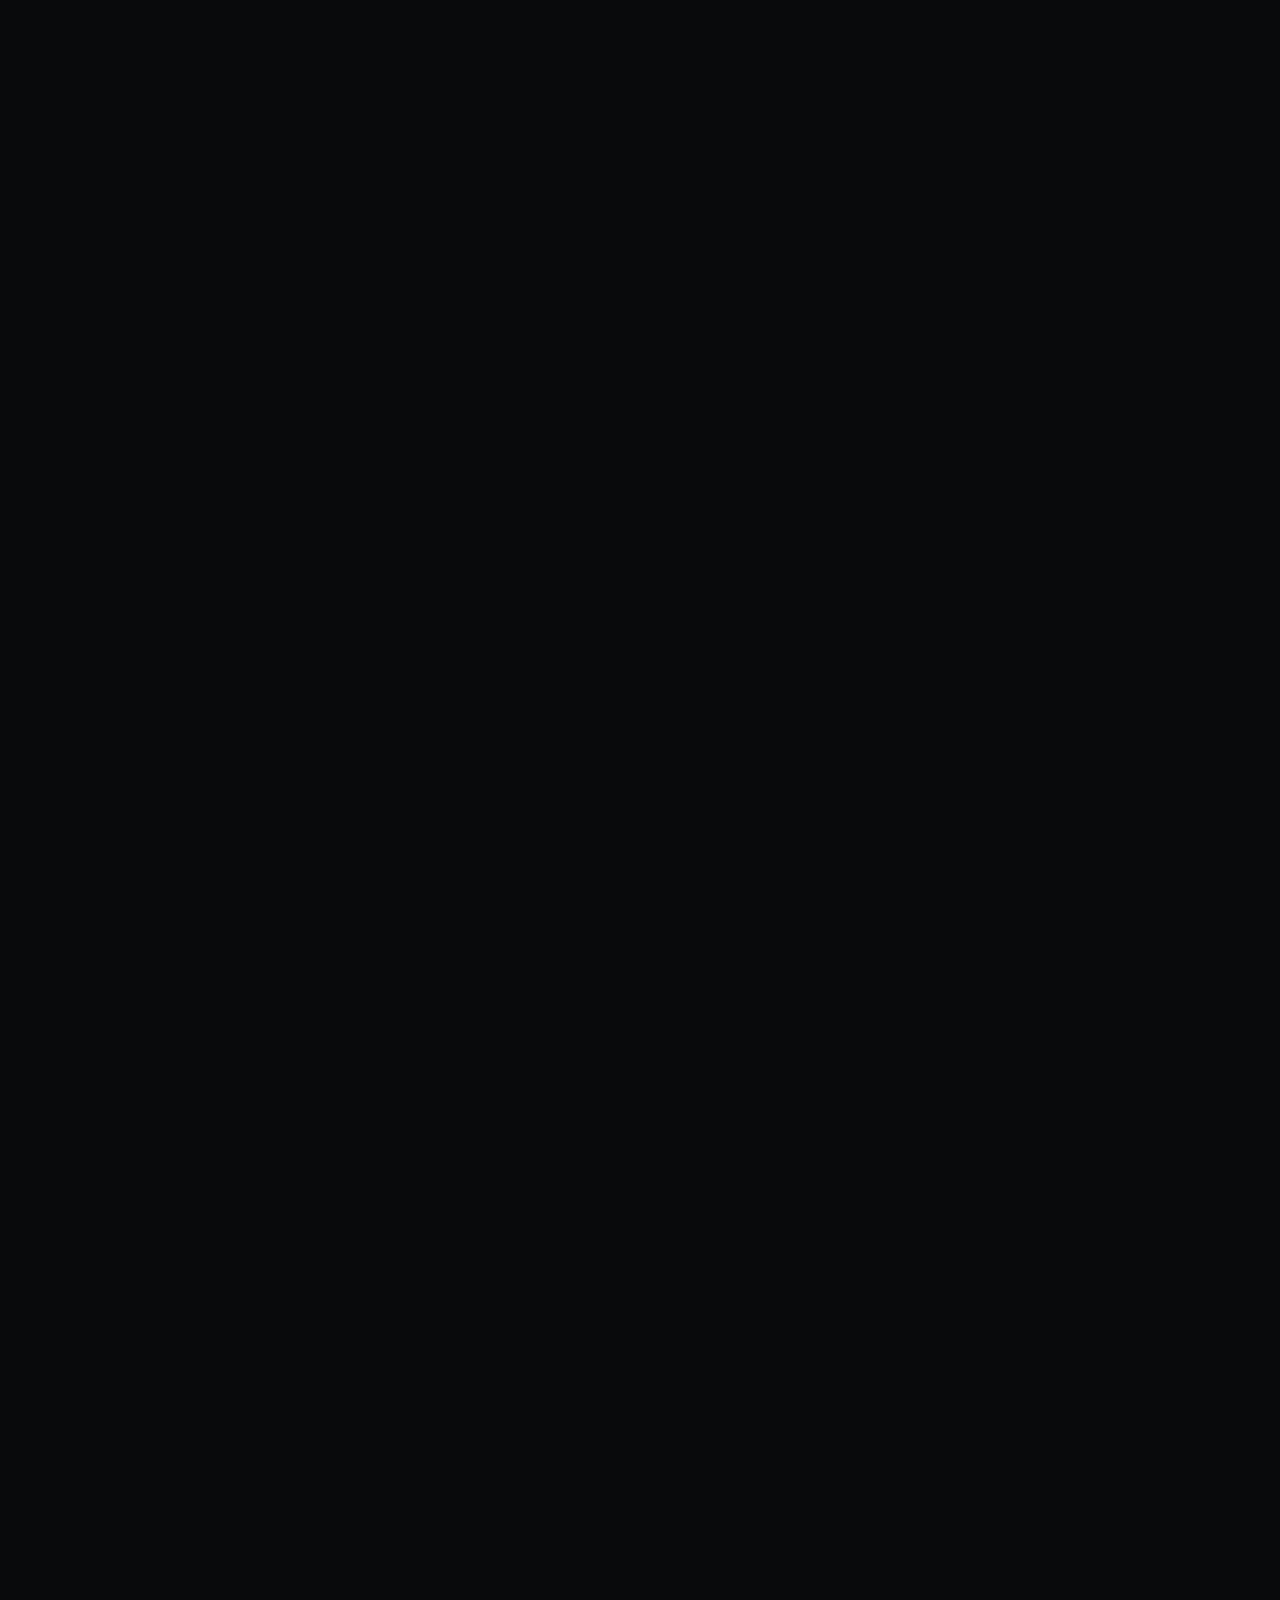
==== commit 7ee15d95: "Merge 04c6773d271352e46a4ffeb62b010a0c82adc8cd into 71c6cb5b4ec846b72cdebe99a81c26f9434ec26d" ====
--- a/index.html
+++ b/index.html
@@ -1,17 +1,32 @@
 <!doctype html>
 <html lang="ar" dir="rtl">
 <head>
-<meta name="google-site-verification" content="Xt-syCjVs8akROnzLH5kdMRfoiI6xeKZ_DUYiWwcZCg" />
+<meta charset="utf-8">
+<meta name="google-site-verification" content="Xt-syCjVs8akROnzLH5kdMRfoiI6xeKZ_DUYiWwcZCg"><meta name="viewport" content="width=device-width,initial-scale=1">
 <meta name="theme-color" content="#090a0b">
 <title>Royal Egypt Group | مجموعة رويال إيجيبت</title>
-<meta name="description" content="Royal Egypt Group — مجموعة خدمات تضم العقارات والقهوة والنقل في مصر.">
+<meta name="description" content="Royal Egypt Group — Real estate, coffee and transportation services in Egypt.">
 <link rel="canonical" href="https://royalegyptgroup.pages.dev/">
-<meta property="og:url" content="https://royalegyptgroup.pages.dev/">
-<link rel="icon" href="/royal-logo.jpg" type="image/jpeg">
-<meta property="og:title" content="Royal Egypt Group"><meta property="og:description" content="One group. Multiple services. One trusted experience."><meta property="og:image" content="https://royalegyptgroup.pages.dev/royal-logo.jpg">
-<link rel="stylesheet" href="/assets/royal.css">
+<meta property="og:type" content="website"><meta property="og:url" content="https://royalegyptgroup.pages.dev/">
+<meta property="og:title" content="Royal Egypt Group"><meta property="og:description" content="One group. Multiple sectors. One connected experience.">
+<meta property="og:image" content="https://images.unsplash.com/photo-1600585154340-be6161a56a0c?auto=format&fit=crop&w=1600&q=85">
+<link rel="icon" href="/royal-logo.jpg" type="image/jpeg"><link rel="stylesheet" href="/assets/royal.css">
 <style>
-.group-hero{padding:76px 0 64px;background:radial-gradient(ellipse at 50% 0%,#55401b 0%,#17130d 34%,#090a0b 76%);text-align:center}.group-hero .logo{width:116px;height:116px;object-fit:contain;border-radius:18px;margin:0 auto 22px}.group-hero h1{font-size:clamp(2.3rem,6vw,4.6rem);letter-spacing:.04em;margin:0;color:#e3c27b}.group-hero p{max-width:700px;margin:18px auto 0;color:#ddd;line-height:1.9}.division-grid{display:grid;grid-template-columns:repeat(3,minmax(0,1fr));gap:20px}.division{padding:30px;border:1px solid #4b402b;border-radius:18px;background:linear-gradient(145deg,#191919,#101010);min-height:245px;display:flex;flex-direction:column}.division .symbol{font-size:2.3rem;color:#d6b36a}.division h2{color:#e1c17b;margin:15px 0 8px}.division p{color:#c5c5c5;line-height:1.8;flex:1}.division .btn{align-self:flex-start}@media(max-width:760px){.division-grid{grid-template-columns:1fr}.group-hero{padding:52px 0}}
+.group-hero{position:relative;isolation:isolate;min-height:590px;display:flex;align-items:center;padding:100px 0 90px;text-align:start;background:linear-gradient(90deg,rgba(5,7,9,.92) 0%,rgba(5,7,9,.76) 48%,rgba(5,7,9,.38) 100%),url('https://images.unsplash.com/photo-1600585154340-be6161a56a0c?auto=format&fit=crop&w=2000&q=88') center 54%/cover no-repeat;border-bottom:1px solid #c8a56855}
+.group-hero:after{content:"";position:absolute;inset:auto 0 0;height:5px;background:linear-gradient(90deg,transparent,#c8a568,transparent);z-index:-1}
+.group-hero .wrap{position:relative;z-index:1;max-width:1200px}
+.group-hero .eyebrow{margin-bottom:18px}
+.group-hero h1{font-size:clamp(2.7rem,6vw,5.1rem);line-height:1.12;max-width:850px;margin:0;color:#f7f1e5;text-shadow:0 4px 28px #000}
+.group-hero p{max-width:680px;margin:24px 0 0;color:#f1eee8;font-size:clamp(1rem,2vw,1.2rem);line-height:2;text-shadow:0 2px 12px #000}
+.group-hero .hero-actions{margin-top:30px}
+.group-hero .btn-outline{background:#090a0bb8}
+.division-grid{display:grid;grid-template-columns:repeat(3,minmax(0,1fr));gap:20px}
+.division{padding:30px;border:1px solid #4b402b;border-radius:18px;background:linear-gradient(145deg,#191919,#101010);min-height:245px;display:flex;flex-direction:column}
+.division .symbol{font-size:2.3rem;color:#d6b36a}
+.division h2{color:#e1c17b;margin:15px 0 8px}
+.division p{color:#c5c5c5;line-height:1.8;flex:1}
+.division .btn{align-self:flex-start}
+@media(max-width:760px){.division-grid{grid-template-columns:1fr}.group-hero{min-height:510px;padding:75px 0;background-position:58% center}.group-hero h1{font-size:clamp(2.3rem,11vw,3.5rem)}}
 </style>
 <!-- Cloudflare Web Analytics -->
 <script type='module' src='https://static.cloudflareinsights.com/beacon.min.js' data-cf-beacon='{"token": "1a7fde740f104fd38d3b68bcf31b417a"}'></script>
@@ -19,24 +34,29 @@
 </head>
 <body>
 <header class="site-header"><div class="wrap nav">
-<a class="brand" href="/" aria-label="Royal Egypt Group"><img src="/royal-logo.jpg" alt="Royal Egypt Group logo"><span class="brand-copy"><strong>ROYAL EGYPT</strong><small>مجموعة رويال إيجيبت</small></span></a>
-<nav class="nav-links"><a href="/" >الرئيسية</a><a href="/properties">العقارات</a><a href="/developers">دليل المطورين</a><a href="/coffee">القهوة</a><a href="/transportation">النقل</a></nav>
-<div class="nav-actions"><a class="btn btn-small" href="#contact">تواصل معنا</a><button class="menu-btn" type="button" aria-label="فتح القائمة" aria-expanded="false">☰</button></div>
+<a class="brand" href="/" aria-label="Royal Egypt Group"><img src="/royal-logo.jpg" alt="Royal Egypt Group logo"><span class="brand-copy"><strong>ROYAL EGYPT</strong><small>GROUP · EGYPT</small></span></a>
+<nav class="nav-links"><a href="/" data-site-i="home">الرئيسية</a><a href="/properties" data-site-i="properties">العقارات</a><a href="/developers" data-site-i="developers">دليل المطورين</a><a href="/coffee" data-site-i="coffee">القهوة</a><a href="/transportation" data-site-i="transport">النقل</a></nav>
+<div class="nav-actions"><a class="btn btn-small" href="#contact" data-site-i="contact">تواصل معنا</a><button class="menu-btn" type="button" aria-label="Open menu" aria-expanded="false">☰</button></div>
 </div></header>
 <main>
-<section class="group-hero"><div class="wrap"><img class="logo" src="/royal-logo.jpg" alt="Royal Egypt Group"><div class="eyebrow">THE GROUP · EGYPT</div><h1>ROYAL EGYPT GROUP</h1><p>مجموعة واحدة، قطاعات متعددة، وتجربة موحدة. اكتشف خدماتنا واختر القسم المناسب لاحتياجاتك.</p><div class="hero-actions" style="justify-content:center;margin-top:26px"><a class="btn" href="#divisions">اكتشف شركات المجموعة</a></div></div></section>
-<section class="section" id="divisions"><div class="wrap"><div class="section-head"><div><div class="section-kicker">شركات المجموعة</div><h2>قطاعاتنا الرئيسية</h2></div><p>كل قطاع له خدماته وصفحاته المستقلة، ويجمعهم اسم وهوية Royal Egypt Group.</p></div>
+<section class="group-hero"><div class="wrap">
+<div class="eyebrow" data-site-i="heroEyebrow">THE GROUP · EGYPT</div>
+<h1 data-site-i="heroTitle">مجموعة واحدة، قطاعات متعددة، وتجربة موحدة</h1>
+<p data-site-i="heroText">اكتشف خدمات Royal Egypt Group في العقارات والقهوة والنقل، وتواصل مع الفريق باللغة التي تناسبك.</p>
+<div class="hero-actions"><a class="btn" href="#divisions" data-site-i="heroButton">اكتشف شركات المجموعة</a><a class="btn btn-outline" href="/properties" data-site-i="properties">العقارات</a></div>
+</div></section>
+<section class="section" id="divisions"><div class="wrap"><div class="section-head"><div><div class="section-kicker" data-site-i="groupKicker">شركات المجموعة</div><h2 data-site-i="groupTitle">قطاعاتنا الرئيسية</h2></div><p data-site-i="groupText">كل قطاع له خدماته وصفحاته المستقلة، ويجمعهم اسم وهوية Royal Egypt Group.</p></div>
 <div class="division-grid">
-<article class="division"><div class="symbol">⌂</div><h2>Royal Egypt Properties</h2><p>التسويق العقاري، الأراضي، الوحدات السكنية والسياحية، والمساحات الإدارية والاستثمارية في مصر.</p><a class="btn" href="/properties">استكشف العقارات</a></article>
-<article class="division"><div class="symbol">☕</div><h2>Royal Egypt Coffee</h2><p>قطاع القهوة والمشروبات والمنتجات المرتبطة بها. صفحة تعريفية أولية قابلة للتوسع إلى قائمة منتجات وطلبات.</p><a class="btn btn-outline" href="/coffee">اكتشف القهوة</a></article>
-<article class="division"><div class="symbol">↗</div><h2>Royal Egypt Transportation</h2><p>خدمات النقل والتنقل والرحلات والخدمات اللوجستية، مع إمكانية تطوير نظام طلب وحجز.</p><a class="btn btn-outline" href="/transportation">اكتشف خدمات النقل</a></article>
+<article class="division"><div class="symbol">⌂</div><h2 data-site-i="propTitle">Royal Egypt Properties</h2><p data-site-i="propText">التسويق العقاري، الأراضي، الوحدات السكنية والسياحية، والمساحات الإدارية والاستثمارية في مصر.</p><a class="btn" href="/properties" data-site-i="propButton">استكشف العقارات</a></article>
+<article class="division"><div class="symbol">☕</div><h2 data-site-i="coffeeTitle">Royal Egypt Coffee</h2><p data-site-i="coffeeText">قطاع القهوة والمشروبات والمنتجات المرتبطة بها ضمن المجموعة.</p><a class="btn btn-outline" href="/coffee" data-site-i="coffeeButton">اكتشف القهوة</a></article>
+<article class="division"><div class="symbol">↗</div><h2 data-site-i="transportTitle">Royal Egypt Transportation</h2><p data-site-i="transportText">خدمات النقل والتنقل والرحلات والخدمات اللوجستية.</p><a class="btn btn-outline" href="/transportation" data-site-i="transportButton">اكتشف خدمات النقل</a></article>
 </div></div></section>
 <section class="section band" id="contact"><div class="wrap"><div class="contact-panel"><div><div class="section-kicker" data-contact-i18n="kicker">تواصل مع المجموعة</div><h2 data-contact-i18n="heading">كيف يمكننا مساعدتك؟</h2><p data-contact-i18n="intro">أرسل طلبك وسيتواصل معك فريق Royal Egypt Group بعد مراجعته.</p><div class="contact-meta"><a href="mailto:RoyalEgyptgroup0@gmail.com">RoyalEgyptgroup0@gmail.com</a><a href="https://wa.me/201225020980" dir="ltr">+20 122 502 0980</a><a href="https://www.facebook.com/share/1GQFFVQSBw/" target="_blank" rel="noopener noreferrer">Facebook · Royal Egypt Group</a></div><p class="form-note" data-contact-i18n="privacy">لن يتم نشر أي إعلان أو إرسال رسائل تسويقية تلقائيًا. نستخدم بياناتك للرد على طلبك فقط.</p></div><form id="groupContactForm" class="lead-form" autocomplete="on"><div class="field"><label for="contactLanguage" data-contact-i18n="languageLabel">لغة التواصل</label><select id="contactLanguage" name="language"><option value="ar">العربية</option><option value="en">English</option><option value="ru">Русский</option></select></div><div class="field"><label for="contactRequestType" data-contact-i18n="typeLabel">نوع الطلب *</label><select id="contactRequestType" name="request_type" required><option value="customer" data-contact-i18n="typeCustomer">استفسار عام</option><option value="opportunity" data-contact-i18n="typeOpportunity">أبحث عن عقار</option><option value="listing" data-contact-i18n="typeListing">أرغب في عرض عقار</option></select></div><div class="field"><label for="contactName" data-contact-i18n="nameLabel">الاسم *</label><input id="contactName" name="name" required maxlength="100" autocomplete="name"></div><div class="field"><label for="contactPhone" data-contact-i18n="phoneLabel">الهاتف / واتساب *</label><input id="contactPhone" name="phone" required maxlength="24" inputmode="tel" autocomplete="tel"></div><div class="field full"><label for="contactEmail" data-contact-i18n="emailLabel">البريد الإلكتروني (اختياري)</label><input id="contactEmail" name="email" type="email" maxlength="160" autocomplete="email"></div><div class="field full"><label for="contactLocation" data-contact-i18n="locationLabel">المنطقة أو المدينة (اختياري)</label><input id="contactLocation" name="location" maxlength="180"></div><div class="field full"><label for="contactDetails" data-contact-i18n="detailsLabel">تفاصيل الطلب *</label><textarea id="contactDetails" name="details" required maxlength="3000"></textarea></div><div class="field full" aria-hidden="true" style="position:absolute;left:-10000px;width:1px;height:1px;overflow:hidden"><label for="contactWebsite">Website</label><input id="contactWebsite" name="website" tabindex="-1" autocomplete="off"></div><label class="form-note"><input type="checkbox" name="consent" value="yes" required> <span data-contact-i18n="consent">أوافق على استخدام بياناتي للرد على هذا الطلب والتواصل معي بشأنه.</span></label><p class="form-note" id="groupContactStatus" role="status" aria-live="polite"></p><button class="btn" type="submit" data-contact-i18n="submit">إرسال الطلب</button></form></div></div></section>
 </main>
-<footer class="site-footer"><div class="wrap footer-row"><span>© <span id="year">2026</span> Royal Egypt Group · جميع الحقوق محفوظة</span><div class="footer-links"><a href="/properties">Properties</a><a href="/coffee">Coffee</a><a href="/transportation">Transportation</a></div></div></footer>
-<script>document.getElementById('year').textContent=new Date().getFullYear()</script>
+<footer class="site-footer"><div class="wrap footer-row"><span>© <span id="year">2026</span> Royal Egypt Group · <span data-site-i="rights">جميع الحقوق محفوظة</span></span><div class="footer-links"><a href="/properties">Properties</a><a href="/coffee">Coffee</a><a href="/transportation">Transportation</a></div></div></footer>
+<script src="/assets/site-enhancements.js" defer></script>
 <script>const menuButton=document.querySelector(".menu-btn"),siteNav=document.querySelector(".nav-links");if(menuButton&&siteNav){menuButton.addEventListener("click",()=>{const open=siteNav.classList.toggle("open");menuButton.setAttribute("aria-expanded",String(open));});siteNav.querySelectorAll("a").forEach(link=>link.addEventListener("click",()=>{siteNav.classList.remove("open");menuButton.setAttribute("aria-expanded","false");}));}</script>
 <script>
-(()=>{const form=document.getElementById("groupContactForm");if(!form)return;const status=document.getElementById("groupContactStatus");const lang=document.getElementById("contactLanguage");const translations={ar:{kicker:"تواصل مع المجموعة",heading:"كيف يمكننا مساعدتك؟",intro:"أرسل طلبك وسيتواصل معك فريق Royal Egypt Group بعد مراجعته.",privacy:"لن يتم نشر أي إعلان أو إرسال رسائل تسويقية تلقائيًا. نستخدم بياناتك للرد على طلبك فقط.",languageLabel:"لغة التواصل",typeLabel:"نوع الطلب *",typeCustomer:"استفسار عام",typeOpportunity:"أبحث عن عقار",typeListing:"أرغب في عرض عقار",nameLabel:"الاسم *",phoneLabel:"الهاتف / واتساب *",emailLabel:"البريد الإلكتروني (اختياري)",locationLabel:"المنطقة أو المدينة (اختياري)",detailsLabel:"تفاصيل الطلب *",consent:"أوافق على استخدام بياناتي للرد على هذا الطلب والتواصل معي بشأنه.",submit:"إرسال الطلب",sending:"جارٍ إرسال الطلب...",success:"تم استلام طلبك بنجاح. رقم المتابعة: ",failure:"تعذر إرسال الطلب حاليًا. حاول مرة أخرى أو تواصل معنا عبر الهاتف."},en:{kicker:"CONTACT THE GROUP",heading:"How can we help you?",intro:"Send your request and the Royal Egypt Group team will review it and get back to you.",privacy:"Your details are used only to respond to this request. No listing is published and no marketing messages are sent automatically.",languageLabel:"Contact language",typeLabel:"Request type *",typeCustomer:"General enquiry",typeOpportunity:"I'm looking for a property",typeListing:"I want to list a property",nameLabel:"Name *",phoneLabel:"Phone / WhatsApp *",emailLabel:"Email (optional)",locationLabel:"Area or city (optional)",detailsLabel:"Request details *",consent:"I agree to have my details used to respond to this request and contact me about it.",submit:"Send request",sending:"Sending your request...",success:"Your request was received. Reference: ",failure:"We couldn't send your request. Please try again or contact us by phone."},ru:{kicker:"СВЯЗАТЬСЯ С ГРУППОЙ",heading:"Чем мы можем вам помочь?",intro:"Отправьте запрос. Команда Royal Egypt Group рассмотрит его и свяжется с вами.",privacy:"Ваши данные используются только для ответа на запрос. Объявления не публикуются, рекламные сообщения автоматически не отправляются.",languageLabel:"Язык общения",typeLabel:"Тип запроса *",typeCustomer:"Общий вопрос",typeOpportunity:"Ищу недвижимость",typeListing:"Хочу разместить объект",nameLabel:"Имя *",phoneLabel:"Телефон / WhatsApp *",emailLabel:"Электронная почта (необязательно)",locationLabel:"Район или город (необязательно)",detailsLabel:"Подробности запроса *",consent:"Я согласен(на) использовать мои данные для ответа на запрос и связи со мной по этому вопросу.",submit:"Отправить запрос",sending:"Отправка запроса...",success:"Запрос получен. Номер: ",failure:"Не удалось отправить запрос. Попробуйте позже или свяжитесь с нами по телефону."}};function applyLanguage(){const value=lang.value;document.querySelectorAll("[data-contact-i18n]").forEach(el=>{const key=el.dataset.contactI18n;if(translations[value][key])el.textContent=translations[value][key]});}lang.addEventListener("change",applyLanguage);let startedAt=Date.now();form.addEventListener("submit",async e=>{e.preventDefault();if(!form.reportValidity())return;const fd=new FormData(form);const payload={name:String(fd.get("name")||"").trim(),phone:String(fd.get("phone")||"").trim(),email:String(fd.get("email")||"").trim(),request_type:String(fd.get("request_type")||""),location:String(fd.get("location")||"").trim(),details:String(fd.get("details")||"").trim(),language:String(fd.get("language")||"ar"),consent:fd.get("consent")==="yes",website:String(fd.get("website")||""),elapsed_ms:Date.now()-startedAt};status.textContent=translations[lang.value].sending;const submit=form.querySelector('button[type="submit"]');submit.disabled=true;try{const response=await fetch("/api/intake",{method:"POST",headers:{"content-type":"application/json"},body:JSON.stringify(payload)});const result=await response.json().catch(()=>({}));if(!response.ok)throw new Error(result.error||"request_failed");form.reset();lang.value=payload.language;applyLanguage();status.textContent=translations[lang.value].success+(result.reference||"");startedAt=Date.now();}catch(error){status.textContent=error.message==="intake_not_configured"?"قناة الاستقبال التجريبية لم تُضبط بعد. تواصل معنا عبر الهاتف.":translations[lang.value].failure;}finally{submit.disabled=false;}});applyLanguage();})();
+(()=>{const form=document.getElementById("groupContactForm");if(!form)return;const status=document.getElementById("groupContactStatus");const lang=document.getElementById("contactLanguage");const translations={ar:{kicker:"تواصل مع المجموعة",heading:"كيف يمكننا مساعدتك؟",intro:"أرسل طلبك وسيتواصل معك فريق Royal Egypt Group بعد مراجعته.",privacy:"لن يتم نشر أي إعلان أو إرسال رسائل تسويقية تلقائيًا. نستخدم بياناتك للرد على طلبك فقط.",languageLabel:"لغة التواصل",typeLabel:"نوع الطلب *",typeCustomer:"استفسار عام",typeOpportunity:"أبحث عن عقار",typeListing:"أرغب في عرض عقار",nameLabel:"الاسم *",phoneLabel:"الهاتف / واتساب *",emailLabel:"البريد الإلكتروني (اختياري)",locationLabel:"المنطقة أو المدينة (اختياري)",detailsLabel:"تفاصيل الطلب *",consent:"أوافق على استخدام بياناتي للرد على هذا الطلب والتواصل معي بشأنه.",submit:"إرسال الطلب",sending:"جارٍ إرسال الطلب...",success:"تم استلام طلبك بنجاح. رقم المتابعة: ",failure:"تعذر إرسال الطلب حاليًا. حاول مرة أخرى أو تواصل معنا عبر الهاتف."},en:{kicker:"CONTACT THE GROUP",heading:"How can we help you?",intro:"Send your request and the Royal Egypt Group team will review it and get back to you.",privacy:"Your details are used only to respond to this request. No listing is published and no marketing messages are sent automatically.",languageLabel:"Contact language",typeLabel:"Request type *",typeCustomer:"General enquiry",typeOpportunity:"I'm looking for a property",typeListing:"I want to list a property",nameLabel:"Name *",phoneLabel:"Phone / WhatsApp *",emailLabel:"Email (optional)",locationLabel:"Area or city (optional)",detailsLabel:"Request details *",consent:"I agree to have my details used to respond to this request and contact me about it.",submit:"Send request",sending:"Sending your request...",success:"Your request was received. Reference: ",failure:"We couldn't send your request. Please try again or contact us by phone."},ru:{kicker:"СВЯЗАТЬСЯ С ГРУППОЙ",heading:"Чем мы можем вам помочь?",intro:"Отправьте запрос. Команда Royal Egypt Group рассмотрит его и свяжется с вами.",privacy:"Ваши данные используются только для ответа на запрос. Объявления не публикуются, рекламные сообщения автоматически не отправляются.",languageLabel:"Язык общения",typeLabel:"Тип запроса *",typeCustomer:"Общий вопрос",typeOpportunity:"Ищу недвижимость",typeListing:"Хочу разместить объект",nameLabel:"Имя *",phoneLabel:"Телефон / WhatsApp *",emailLabel:"Электронная почта (необязательно)",locationLabel:"Район или город (необязательно)",detailsLabel:"Подробности запроса *",consent:"Я согласен(на) использовать мои данные для ответа на запрос и связи со мной по этому вопросу.",submit:"Отправить запрос",sending:"Отправка запроса...",success:"Запрос получен. Номер: ",failure:"Не удалось отправить запрос. Попробуйте позже или свяжитесь с нами по телефону."}};function applyLanguage(){const value=lang.value;document.querySelectorAll("[data-contact-i18n]").forEach(el=>{const key=el.dataset.contactI18n;if(translations[value][key])el.textContent=translations[value][key]});}lang.addEventListener("change",applyLanguage);let activeRequestId=null;form.addEventListener("submit",async e=>{e.preventDefault();if(!form.reportValidity())return;const fd=new FormData(form);const payload={request_id:activeRequestId||(activeRequestId=crypto.randomUUID()),name:String(fd.get("name")||"").trim(),phone:String(fd.get("phone")||"").trim(),email:String(fd.get("email")||"").trim(),request_type:String(fd.get("request_type")||""),location:String(fd.get("location")||"").trim(),details:String(fd.get("details")||"").trim(),language:String(fd.get("language")||"ar"),consent:fd.get("consent")==="yes",website:String(fd.get("website")||"")};status.textContent=translations[lang.value].sending;const submit=form.querySelector('button[type="submit"]');submit.disabled=true;try{const response=await fetch("/api/intake",{method:"POST",headers:{"content-type":"application/json"},body:JSON.stringify(payload)});const result=await response.json().catch(()=>({}));if(!response.ok)throw new Error(result.error||"request_failed");form.reset();activeRequestId=null;lang.value=payload.language;applyLanguage();status.textContent=translations[lang.value].success+(result.reference||"");}catch(error){const setupErrors={ar:"قناة استقبال الطلبات غير مضبوطة بعد. تواصل معنا عبر الهاتف.",en:"The request channel is not configured yet. Please contact us by phone.",ru:"Канал приёма заявок пока не настроен. Свяжитесь с нами по телефону."};status.textContent=error.message==="intake_not_configured"?setupErrors[lang.value]:translations[lang.value].failure;}finally{submit.disabled=false;}});applyLanguage();})();
 </script>
-</body></html>
+</body></html>
